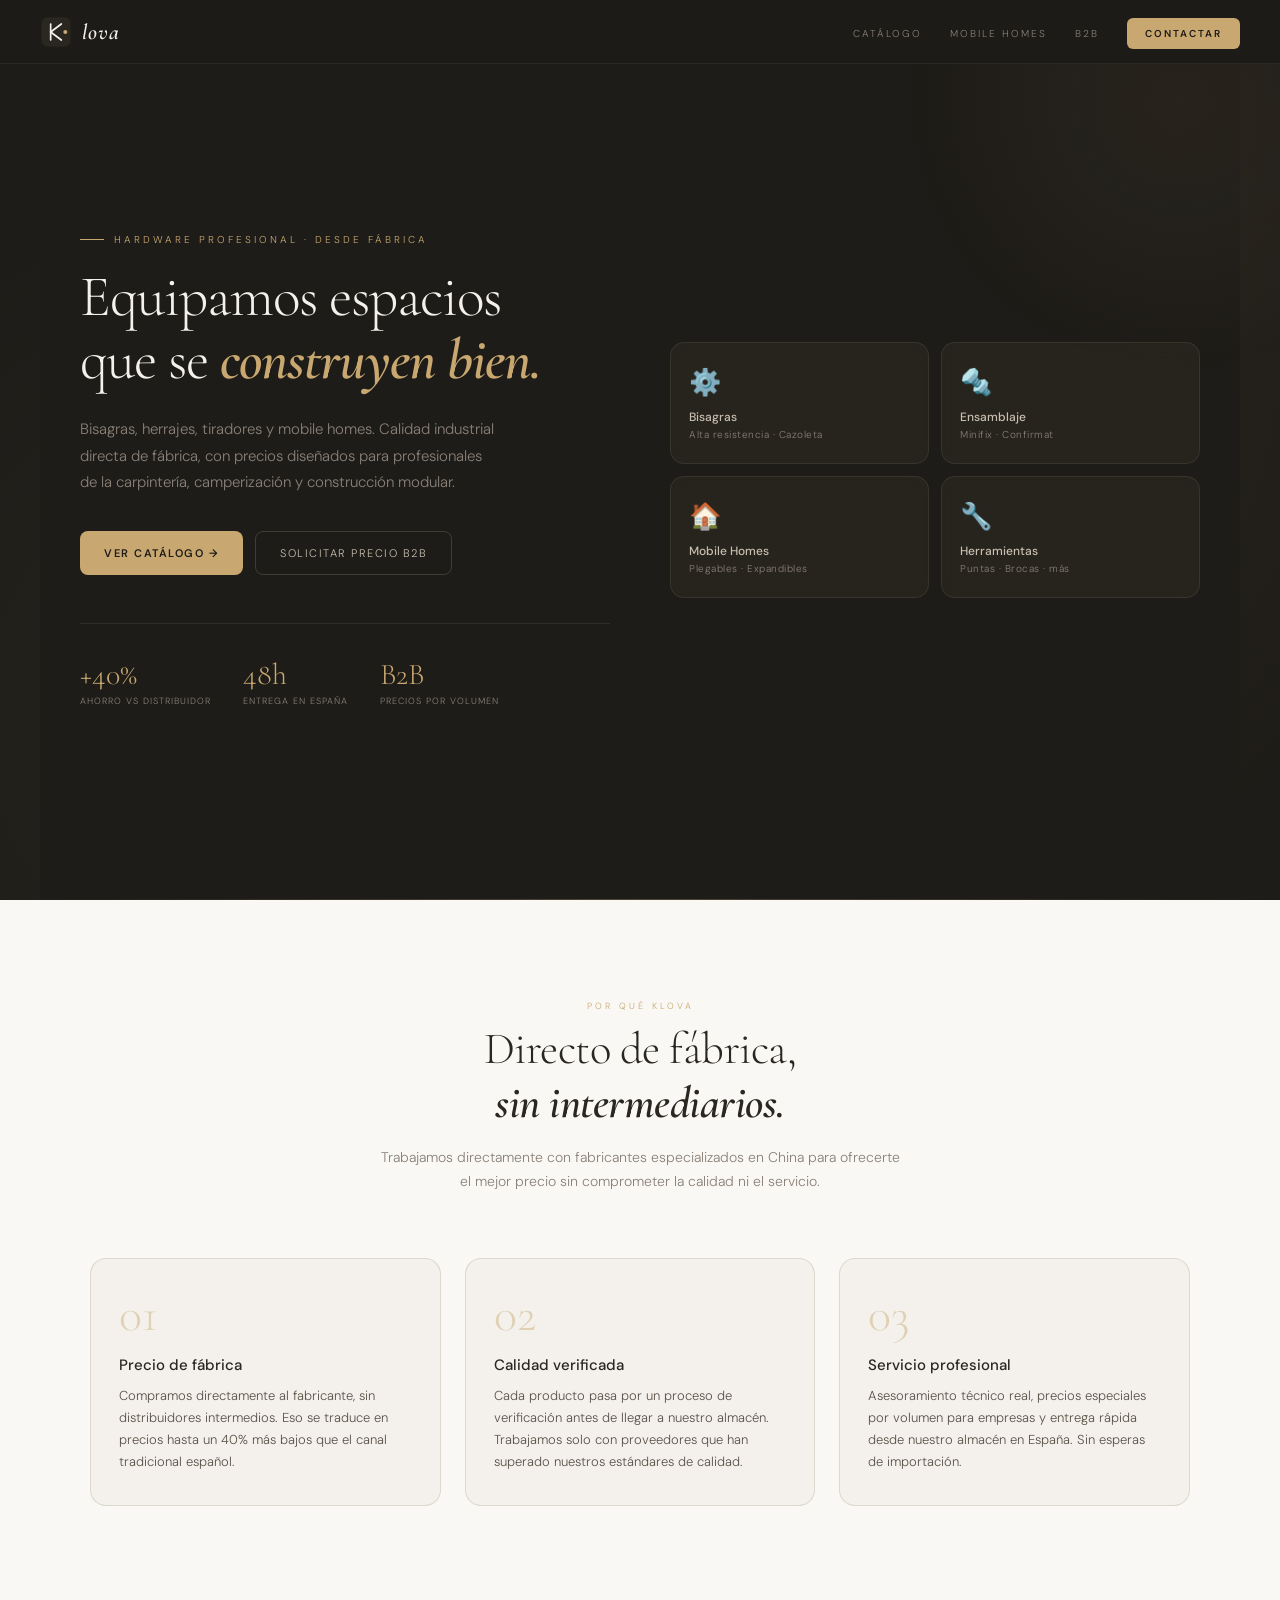
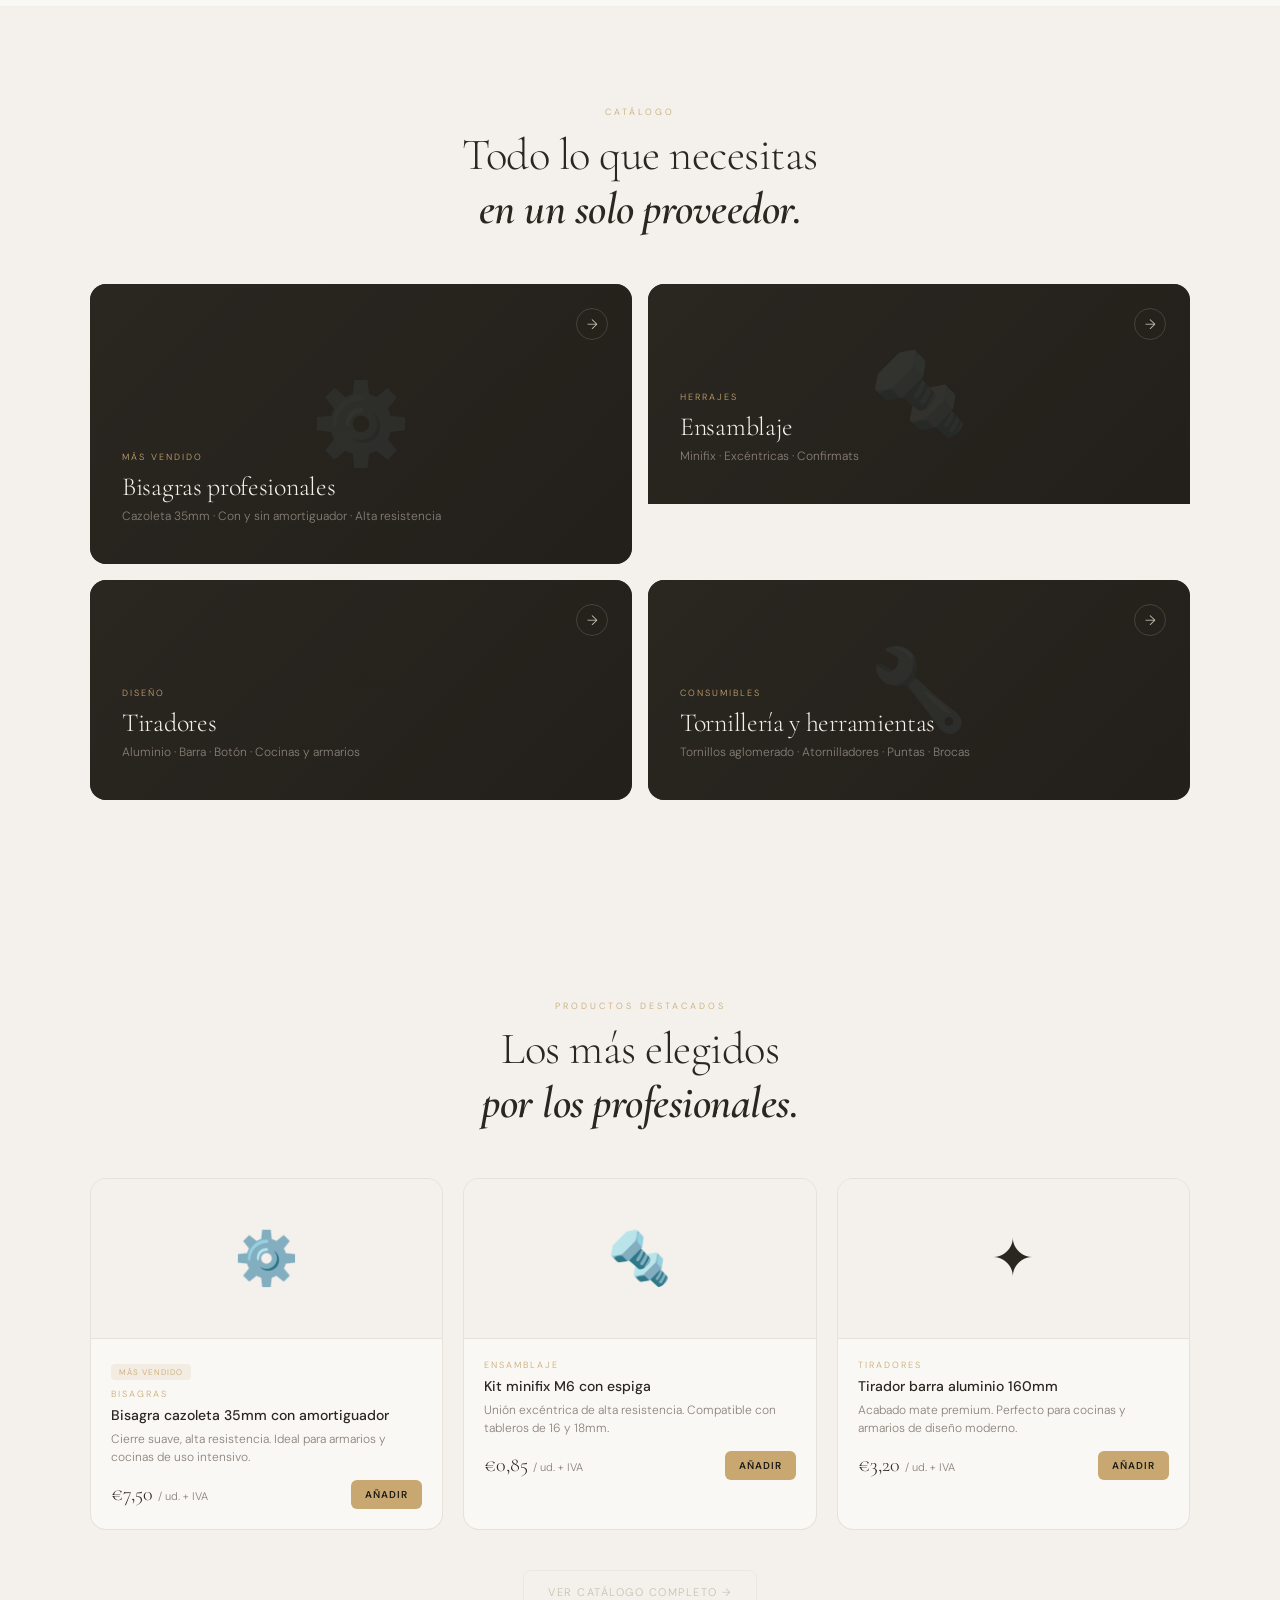
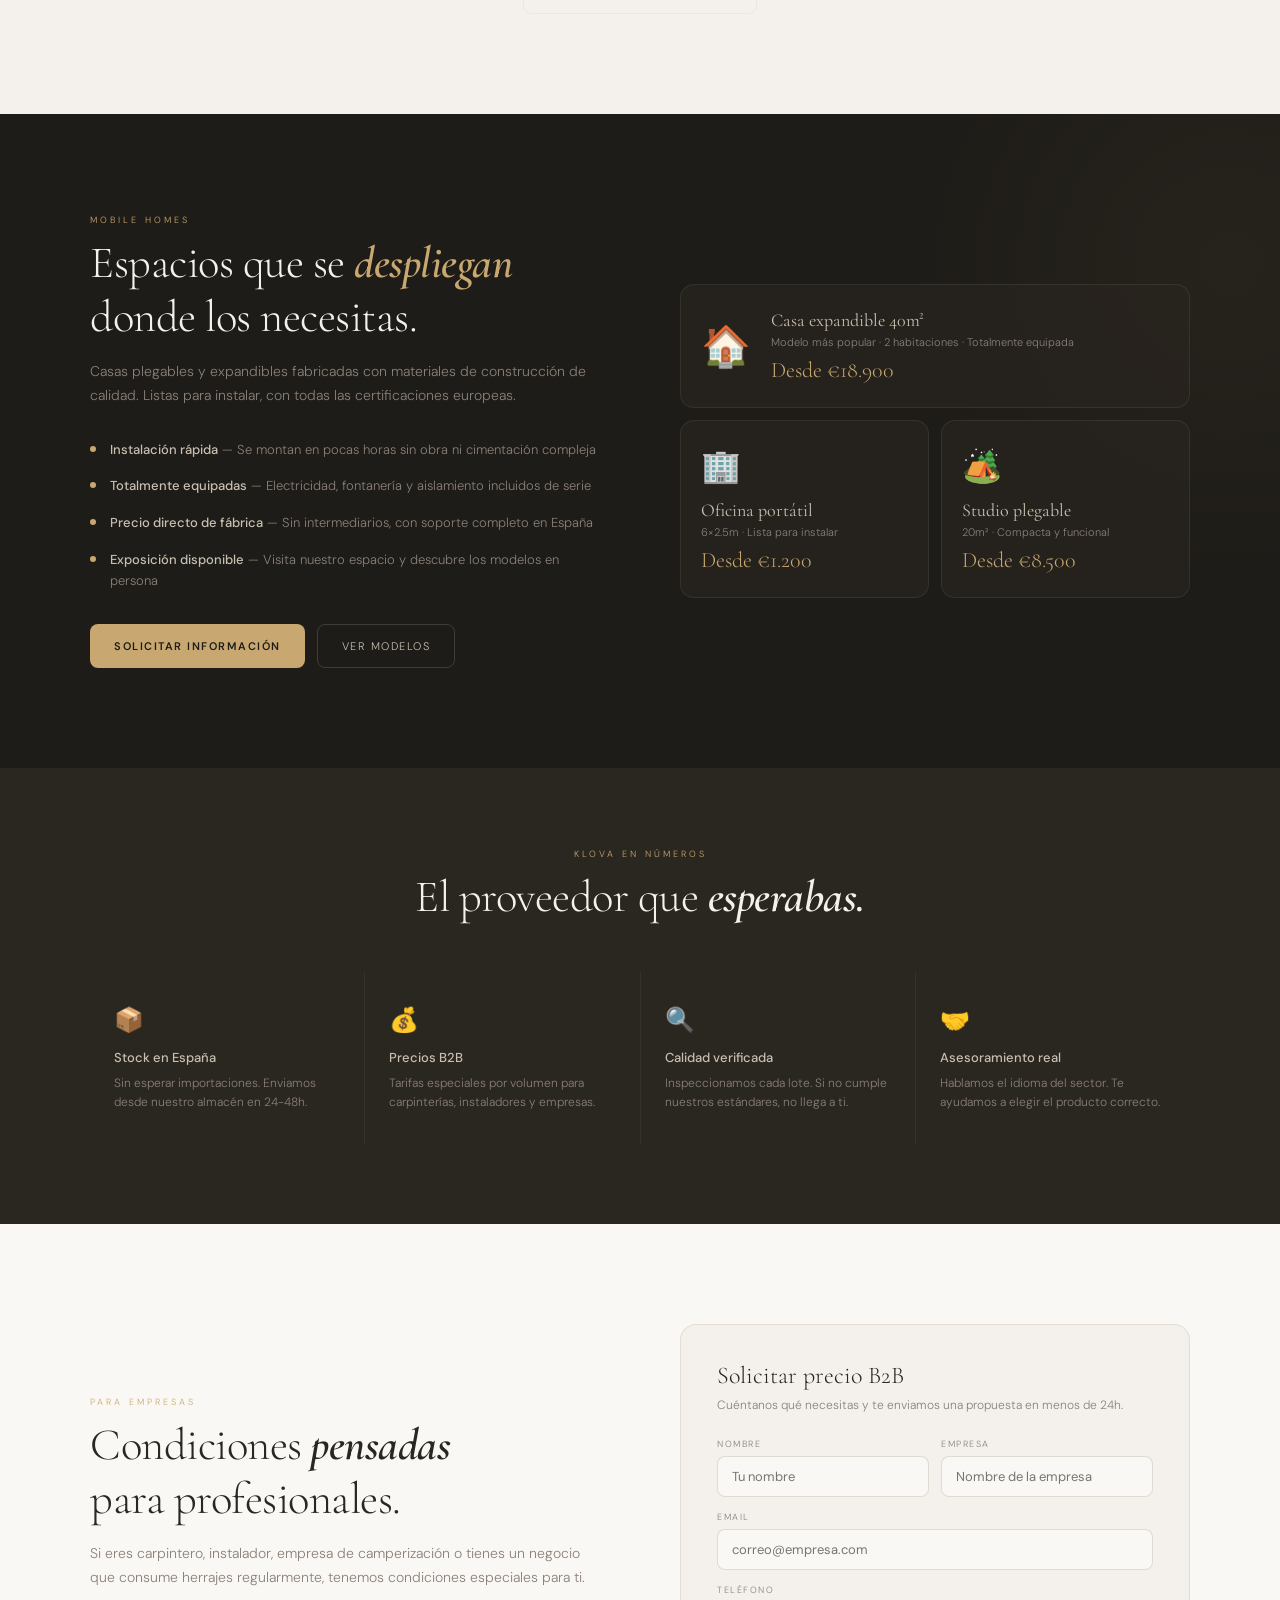
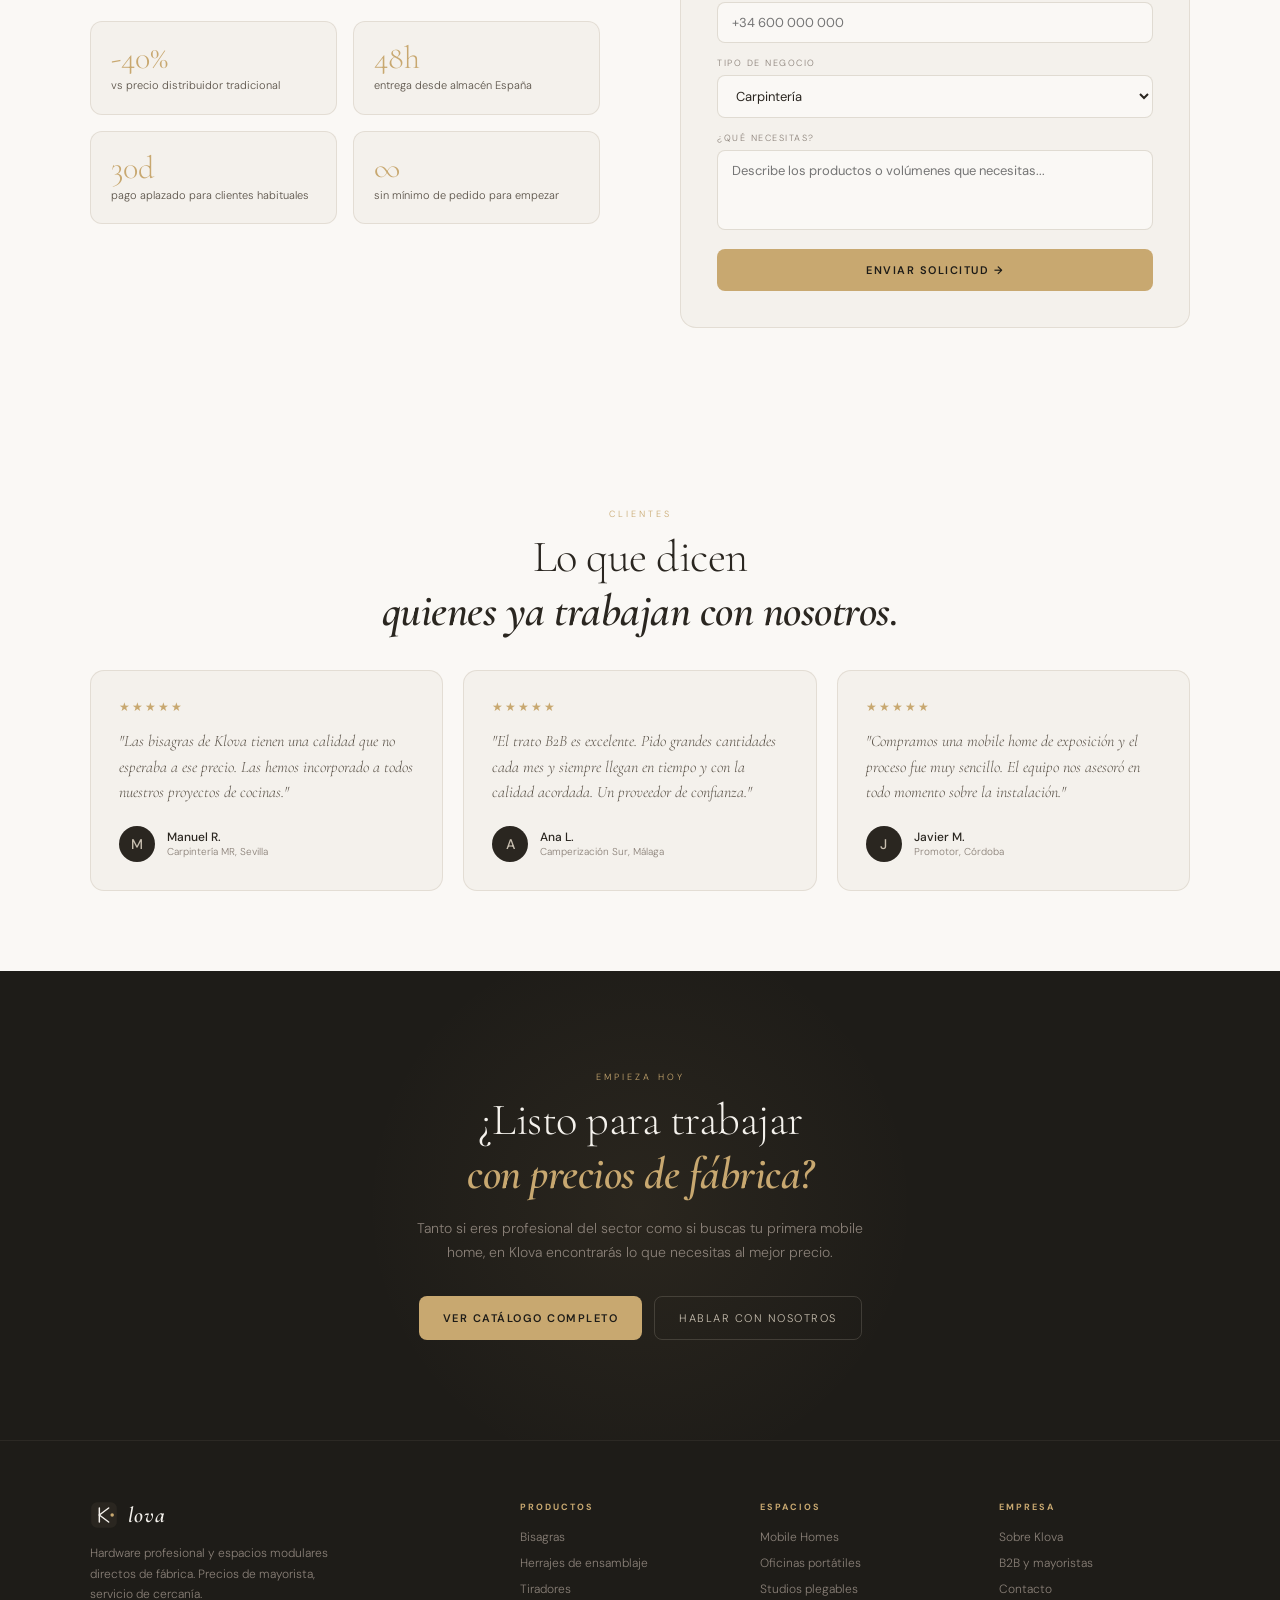
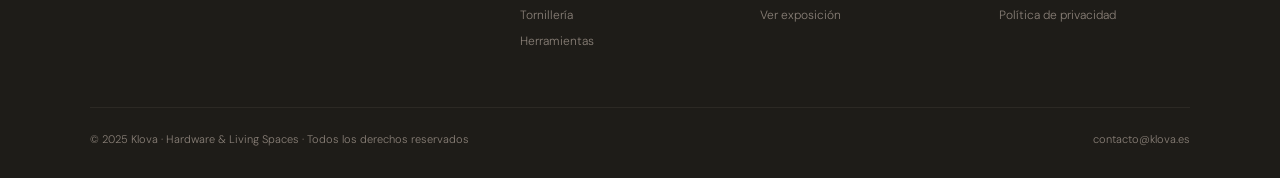
==== index.html @ 951729af "Add files via upload" ====
<!DOCTYPE html>
<html lang="es">
<head>
<meta charset="UTF-8">
<meta name="viewport" content="width=device-width, initial-scale=1.0">
<meta name="description" content="Klova · Hardware profesional y Mobile Homes. Bisagras, herrajes, tiradores y espacios modulares directos de fábrica.">
<title>Klova · Hardware & Living Spaces</title>
<link href="https://fonts.googleapis.com/css2?family=Cormorant+Garamond:ital,wght@0,300;0,400;0,600;1,300;1,600&family=DM+Sans:wght@300;400;500;600&display=swap" rel="stylesheet">
<style>
:root {
  --black: #1e1c18; --dark: #2a2620; --mid: #5a5248; --stone: #8a8078;
  --warm: #c8bfb0; --cream: #f4f1ec; --white: #faf8f5;
  --gold: #c8a870; --gold-dark: #8a6830; --gold-light: #e8d4a8;
}
*,*::before,*::after{box-sizing:border-box;margin:0;padding:0;}
html{scroll-behavior:smooth;}
body{background:var(--cream);color:var(--dark);font-family:'DM Sans',sans-serif;font-weight:300;overflow-x:hidden;}

/* ANIMATIONS */
@keyframes fadeUp{from{opacity:0;transform:translateY(20px)}to{opacity:1;transform:translateY(0)}}
@keyframes float{0%,100%{transform:translateY(0)}50%{transform:translateY(-8px)}}
@keyframes shimmer{0%{background-position:200% center}100%{background-position:-200% center}}
.au{opacity:0;animation:fadeUp .8s ease forwards;}
.au1{animation-delay:.1s}.au2{animation-delay:.25s}.au3{animation-delay:.4s}.au4{animation-delay:.55s}.au5{animation-delay:.7s}

/* NAV */
nav{position:fixed;top:0;left:0;right:0;z-index:100;height:64px;padding:0 40px;display:flex;align-items:center;justify-content:space-between;background:rgba(30,28,24,.96);backdrop-filter:blur(16px);border-bottom:1px solid rgba(200,191,176,.08);}
.nav-logo{display:flex;align-items:center;gap:10px;text-decoration:none;}
.nav-logo-name{font-family:'Cormorant Garamond',serif;font-weight:600;font-style:italic;font-size:22px;color:var(--cream);letter-spacing:1px;}
.nav-links{display:flex;align-items:center;gap:28px;list-style:none;}
.nav-links a{font-size:10px;letter-spacing:2px;text-transform:uppercase;color:var(--stone);text-decoration:none;transition:color .2s;position:relative;}
.nav-links a::after{content:'';position:absolute;bottom:-4px;left:0;right:0;height:1px;background:var(--gold);transform:scaleX(0);transform-origin:left;transition:transform .3s;}
.nav-links a:hover{color:var(--warm);}
.nav-links a:hover::after{transform:scaleX(1);}
.nav-cta{font-size:10px;font-weight:600;letter-spacing:1.5px;text-transform:uppercase;color:var(--black)!important;background:var(--gold);padding:9px 18px;border-radius:6px;text-decoration:none;transition:all .2s;}
.nav-cta:hover{background:var(--gold-light);transform:translateY(-1px);}
.nav-cta::after{display:none!important;}
.hamburger{display:none;flex-direction:column;gap:5px;cursor:pointer;background:none;border:none;padding:4px;}
.hamburger span{display:block;width:22px;height:1.5px;background:var(--warm);transition:all .3s;}
.mobile-menu{display:none;position:fixed;inset:0;background:var(--black);z-index:99;padding:100px 40px 40px;flex-direction:column;gap:24px;}
.mobile-menu.open{display:flex;}
.mobile-menu a{font-size:14px;letter-spacing:2px;text-transform:uppercase;color:var(--warm);text-decoration:none;border-bottom:1px solid rgba(200,191,176,.1);padding-bottom:20px;}

/* HERO */
.hero{min-height:100vh;background:var(--black);display:grid;grid-template-columns:1fr 1fr;gap:60px;align-items:center;padding:120px 40px 80px;max-width:1200px;margin:0 auto;position:relative;}
.hero::before{content:'';position:fixed;top:-200px;right:-200px;width:600px;height:600px;border-radius:50%;background:radial-gradient(circle,rgba(200,168,112,.06) 0%,transparent 65%);pointer-events:none;z-index:0;}
.hero-left{position:relative;z-index:1;}
.hero-tag{font-size:10px;letter-spacing:3px;color:var(--gold);text-transform:uppercase;margin-bottom:20px;display:flex;align-items:center;gap:10px;}
.hero-tag::before{content:'';display:block;width:24px;height:1px;background:var(--gold);}
.hero-title{font-family:'Cormorant Garamond',serif;font-weight:300;font-size:clamp(38px,4.5vw,62px);color:var(--cream);line-height:1.1;letter-spacing:-1px;margin-bottom:24px;}
.hero-title em{font-style:italic;font-weight:600;color:var(--gold);}
.hero-sub{font-size:15px;color:var(--stone);line-height:1.75;max-width:420px;margin-bottom:36px;}
.hero-btns{display:flex;gap:12px;flex-wrap:wrap;}
.btn-primary{display:inline-flex;align-items:center;gap:8px;font-size:11px;font-weight:600;letter-spacing:1.5px;text-transform:uppercase;color:var(--black);background:var(--gold);padding:14px 24px;border-radius:8px;text-decoration:none;transition:all .2s;border:none;cursor:pointer;font-family:'DM Sans',sans-serif;}
.btn-primary:hover{background:var(--gold-light);transform:translateY(-2px);box-shadow:0 8px 24px rgba(200,168,112,.2);}
.btn-secondary{display:inline-flex;align-items:center;gap:8px;font-size:11px;letter-spacing:1.5px;text-transform:uppercase;color:var(--warm);background:transparent;padding:14px 24px;border-radius:8px;text-decoration:none;border:1px solid rgba(200,191,176,.2);transition:all .2s;cursor:pointer;font-family:'DM Sans',sans-serif;}
.btn-secondary:hover{border-color:var(--warm);background:rgba(200,191,176,.05);}
.hero-stats{display:flex;gap:32px;margin-top:48px;padding-top:32px;border-top:1px solid rgba(200,191,176,.1);}
.stat-num{font-family:'Cormorant Garamond',serif;font-size:30px;font-weight:300;color:var(--gold);}
.stat-label{font-size:9px;color:var(--stone);letter-spacing:1px;margin-top:2px;text-transform:uppercase;}
.hero-right{display:grid;grid-template-columns:1fr 1fr;gap:12px;position:relative;z-index:1;}
.hero-card{background:rgba(42,38,32,.8);border:1px solid rgba(200,191,176,.1);border-radius:14px;padding:22px 18px;backdrop-filter:blur(8px);transition:transform .3s,border-color .3s;}
.hero-card:hover{transform:translateY(-5px);border-color:rgba(200,168,112,.3);}
.hero-card:nth-child(1){animation:float 4s ease-in-out infinite;}
.hero-card:nth-child(2){animation:float 4s 1s ease-in-out infinite;}
.hero-card:nth-child(3){animation:float 4s .5s ease-in-out infinite;}
.hero-card:nth-child(4){animation:float 4s 1.5s ease-in-out infinite;}
.hc-icon{font-size:26px;margin-bottom:10px;}
.hc-name{font-size:12px;font-weight:500;color:var(--warm);margin-bottom:3px;}
.hc-sub{font-size:10px;color:var(--stone);letter-spacing:.5px;}

/* FULL HERO BG */
.hero-wrap{background:var(--black);position:relative;}
.hero-wrap::before{content:'';position:absolute;inset:0;background-image:radial-gradient(circle at 70% 40%,rgba(200,168,112,.07) 0%,transparent 55%),radial-gradient(circle at 20% 80%,rgba(200,191,176,.04) 0%,transparent 45%);pointer-events:none;}
.hero-wrap::after{content:'';position:absolute;bottom:0;left:0;right:0;height:1px;background:linear-gradient(90deg,transparent,rgba(200,168,112,.3),transparent);}
.hero-mini-cards{display:none;grid-template-columns:1fr 1fr;gap:8px;margin-top:32px;}
.hero-mini-card{background:rgba(42,38,32,.7);border:1px solid rgba(200,191,176,.1);border-radius:10px;padding:12px 14px;display:flex;align-items:center;gap:10px;}
.hmc-icon{font-size:18px;}
.hmc-name{font-size:11px;font-weight:500;color:var(--warm);}
.hmc-sub{font-size:9px;color:var(--stone);}
@media(max-width:900px){
  .hero-mini-cards{display:grid;}
}

/* SECCIÓN VALOR */
.s-valor{padding:100px 40px;background:var(--white);}
.s-inner{max-width:1100px;margin:0 auto;}
.s-tag{font-size:9px;letter-spacing:3px;color:var(--gold);text-transform:uppercase;margin-bottom:10px;text-align:center;}
.s-title{font-family:'Cormorant Garamond',serif;font-weight:300;font-size:clamp(28px,3.5vw,46px);color:var(--dark);text-align:center;margin-bottom:16px;letter-spacing:-.5px;}
.s-title em{font-style:italic;font-weight:600;}
.s-sub{font-size:14px;color:var(--stone);text-align:center;line-height:1.7;max-width:520px;margin:0 auto 64px;}
.valor-grid{display:grid;grid-template-columns:repeat(3,1fr);gap:24px;}
.valor-card{background:var(--cream);border:1px solid rgba(200,191,176,.5);border-radius:16px;padding:32px 28px;transition:transform .3s,box-shadow .3s;position:relative;overflow:hidden;}
.valor-card::before{content:'';position:absolute;top:0;left:0;right:0;height:3px;background:linear-gradient(90deg,var(--gold-dark),var(--gold),var(--gold-light));transform:scaleX(0);transform-origin:left;transition:transform .4s;}
.valor-card:hover{transform:translateY(-6px);box-shadow:0 20px 40px rgba(0,0,0,.06);}
.valor-card:hover::before{transform:scaleX(1);}
.vc-num{font-family:'Cormorant Garamond',serif;font-size:48px;font-weight:300;color:rgba(200,168,112,.45);line-height:1;margin-bottom:16px;}
.vc-title{font-size:15px;font-weight:500;color:var(--dark);margin-bottom:10px;}
.vc-text{font-size:13px;color:var(--mid);line-height:1.7;}

/* SECCIÓN CATEGORÍAS */
.s-cats{padding:100px 40px;background:var(--cream);}
.cats-grid{display:grid;grid-template-columns:repeat(2,1fr);gap:16px;max-width:1100px;margin:0 auto;}
.cat-card{border-radius:16px;overflow:hidden;position:relative;cursor:pointer;group:true;}
.cat-card-inner{background:var(--dark);padding:40px 32px;height:220px;display:flex;flex-direction:column;justify-content:flex-end;position:relative;overflow:hidden;transition:all .3s;}
.cat-card-inner::before{content:'';position:absolute;inset:0;background:linear-gradient(135deg,rgba(42,38,32,.9) 0%,rgba(30,28,24,.6) 100%);}
.cat-card.featured .cat-card-inner{height:280px;}
.cat-card-inner:hover{transform:scale(1.01);}
.cat-bg{position:absolute;inset:0;display:flex;align-items:center;justify-content:center;font-size:80px;opacity:.08;transition:opacity .3s;}
.cat-card-inner:hover .cat-bg{opacity:.12;}
.cat-content{position:relative;z-index:1;}
.cat-tag{font-size:9px;letter-spacing:2px;color:var(--gold);text-transform:uppercase;margin-bottom:8px;}
.cat-name{font-family:'Cormorant Garamond',serif;font-size:26px;font-weight:300;color:var(--cream);margin-bottom:6px;letter-spacing:-.3px;}
.cat-sub{font-size:12px;color:var(--stone);}
.cat-arrow{position:absolute;top:24px;right:24px;width:32px;height:32px;border:1px solid rgba(200,191,176,.2);border-radius:50%;display:flex;align-items:center;justify-content:center;color:var(--warm);font-size:14px;transition:all .3s;z-index:1;}
.cat-card-inner:hover .cat-arrow{background:var(--gold);border-color:var(--gold);color:var(--black);}

/* SECCIÓN MOBILE HOMES */
.s-homes{padding:100px 40px;background:var(--black);position:relative;overflow:hidden;}
.s-homes::before{content:'';position:absolute;top:-200px;right:-300px;width:700px;height:700px;border-radius:50%;background:radial-gradient(circle,rgba(200,168,112,.05) 0%,transparent 65%);}
.homes-grid{display:grid;grid-template-columns:1fr 1fr;gap:80px;align-items:center;max-width:1100px;margin:0 auto;position:relative;z-index:1;}
.homes-left .s-tag{text-align:left;}
.homes-left .s-title{text-align:left;color:var(--cream);margin-bottom:16px;}
.homes-left .s-title em{color:var(--gold);}
.homes-left .s-sub{text-align:left;margin:0 0 32px;}
.homes-features{display:flex;flex-direction:column;gap:16px;margin-bottom:32px;}
.hf-item{display:flex;align-items:flex-start;gap:14px;}
.hf-dot{width:6px;height:6px;border-radius:50%;background:var(--gold);flex-shrink:0;margin-top:6px;}
.hf-text{font-size:13px;color:var(--stone);line-height:1.6;}
.hf-text strong{color:var(--warm);font-weight:500;}
.homes-right{display:grid;grid-template-columns:1fr 1fr;gap:12px;}
.home-card{background:rgba(42,38,32,.6);border:1px solid rgba(200,191,176,.1);border-radius:14px;padding:24px 20px;transition:all .3s;}
.home-card:hover{border-color:rgba(200,168,112,.3);transform:translateY(-4px);}
.home-card.featured{grid-column:span 2;display:flex;align-items:center;gap:20px;}
.hcard-icon{font-size:32px;margin-bottom:12px;}
.home-card.featured .hcard-icon{margin-bottom:0;font-size:40px;}
.hcard-name{font-family:'Cormorant Garamond',serif;font-size:18px;font-weight:400;color:var(--warm);margin-bottom:4px;}
.hcard-sub{font-size:11px;color:var(--stone);}
.hcard-price{font-family:'Cormorant Garamond',serif;font-size:22px;color:var(--gold);margin-top:8px;}

/* SECCIÓN B2B */
.s-b2b{padding:100px 40px;background:var(--white);}
.b2b-wrap{max-width:1100px;margin:0 auto;display:grid;grid-template-columns:1fr 1fr;gap:80px;align-items:center;}
.b2b-right .s-tag,.b2b-right .s-title,.b2b-right .s-sub{text-align:left;margin-left:0;}
.b2b-benefits{display:grid;grid-template-columns:1fr 1fr;gap:16px;margin-bottom:32px;}
.b2b-benefit{background:var(--cream);border-radius:12px;padding:20px;border:1px solid rgba(200,191,176,.4);}
.bb-num{font-family:'Cormorant Garamond',serif;font-size:32px;font-weight:300;color:var(--gold);line-height:1;}
.bb-label{font-size:11px;color:var(--mid);margin-top:4px;line-height:1.4;}
.b2b-form{background:var(--cream);border-radius:16px;padding:36px;border:1px solid rgba(200,191,176,.4);}
.b2b-form h3{font-family:'Cormorant Garamond',serif;font-weight:300;font-size:24px;color:var(--dark);margin-bottom:6px;}
.b2b-form p{font-size:12px;color:var(--stone);margin-bottom:24px;line-height:1.5;}
.form-field{margin-bottom:14px;}
.form-field label{display:block;font-size:9px;letter-spacing:1.5px;text-transform:uppercase;color:var(--stone);margin-bottom:6px;}
.form-field input,.form-field select,.form-field textarea{width:100%;background:var(--white);border:1px solid rgba(200,191,176,.5);border-radius:8px;padding:11px 14px;color:var(--dark);font-family:'DM Sans',sans-serif;font-size:13px;outline:none;transition:border-color .2s;}
.form-field input:focus,.form-field select:focus,.form-field textarea:focus{border-color:var(--gold);}
.form-field textarea{resize:none;height:80px;}
.form-row{display:grid;grid-template-columns:1fr 1fr;gap:12px;}

/* SECCIÓN POR QUÉ KLOVA */
.s-porque{padding:80px 40px;background:var(--dark);}
.porque-inner{max-width:1100px;margin:0 auto;}
.porque-grid{display:grid;grid-template-columns:repeat(4,1fr);gap:1px;background:rgba(200,191,176,.08);border-radius:16px;overflow:hidden;margin-top:48px;}
.pq-item{background:var(--dark);padding:32px 24px;transition:background .3s;}
.pq-item:hover{background:rgba(42,38,32,.8);}
.pq-icon{font-size:24px;margin-bottom:14px;}
.pq-title{font-size:13px;font-weight:500;color:var(--warm);margin-bottom:8px;}
.pq-text{font-size:12px;color:var(--stone);line-height:1.6;}

/* SECCIÓN CATÁLOGO PRODUCTOS */
.s-productos{padding:100px 40px;background:var(--cream);}
.productos-grid{display:grid;grid-template-columns:repeat(3,1fr);gap:20px;max-width:1100px;margin:0 auto;}
.prod-card{background:var(--white);border:1px solid rgba(200,191,176,.4);border-radius:16px;overflow:hidden;transition:all .3s;cursor:pointer;}
.prod-card:hover{transform:translateY(-6px);box-shadow:0 16px 40px rgba(0,0,0,.06);border-color:rgba(200,168,112,.3);}
.prod-img{height:160px;background:var(--cream);display:flex;align-items:center;justify-content:center;font-size:52px;border-bottom:1px solid rgba(200,191,176,.3);transition:background .3s;}
.prod-card:hover .prod-img{background:rgba(200,168,112,.08);}
.prod-body{padding:20px;}
.prod-cat{font-size:9px;letter-spacing:2px;text-transform:uppercase;color:var(--gold);margin-bottom:6px;}
.prod-name{font-size:14px;font-weight:500;color:var(--dark);margin-bottom:6px;}
.prod-desc{font-size:12px;color:var(--stone);line-height:1.5;margin-bottom:14px;}
.prod-footer{display:flex;justify-content:space-between;align-items:center;}
.prod-price{font-family:'Cormorant Garamond',serif;font-size:20px;color:var(--dark);}
.prod-price span{font-size:11px;color:var(--stone);font-family:'DM Sans',sans-serif;}
.prod-btn{font-size:10px;font-weight:600;letter-spacing:1px;text-transform:uppercase;color:var(--black);background:var(--gold);padding:8px 14px;border-radius:6px;border:none;cursor:pointer;transition:all .2s;font-family:'DM Sans',sans-serif;}
.prod-btn:hover{background:var(--gold-light);}
.prod-badge{display:inline-block;font-size:8px;letter-spacing:1px;text-transform:uppercase;background:rgba(200,168,112,.15);color:var(--gold);padding:3px 8px;border-radius:4px;margin-bottom:8px;}

/* TESTIMONIOS */
.s-testimonios{padding:80px 40px;background:var(--white);}
.test-grid{display:grid;grid-template-columns:repeat(3,1fr);gap:20px;max-width:1100px;margin:32px auto 0;}
.test-card{background:var(--cream);border:1px solid rgba(200,191,176,.4);border-radius:14px;padding:28px;}
.test-quote{font-family:'Cormorant Garamond',serif;font-size:16px;font-style:italic;color:var(--mid);line-height:1.6;margin-bottom:20px;}
.test-author{display:flex;align-items:center;gap:12px;}
.test-avatar{width:36px;height:36px;border-radius:50%;background:var(--dark);display:flex;align-items:center;justify-content:center;font-size:14px;color:var(--warm);font-weight:500;}
.test-name{font-size:12px;font-weight:500;color:var(--dark);}
.test-role{font-size:10px;color:var(--stone);}
.test-stars{color:var(--gold);font-size:12px;margin-bottom:14px;letter-spacing:2px;}

/* CTA FINAL */
.s-cta{padding:100px 40px;background:var(--black);text-align:center;position:relative;overflow:hidden;}
.s-cta::before{content:'';position:absolute;top:50%;left:50%;transform:translate(-50%,-50%);width:600px;height:600px;border-radius:50%;background:radial-gradient(circle,rgba(200,168,112,.07) 0%,transparent 65%);}
.s-cta .s-title{color:var(--cream);margin-bottom:16px;position:relative;z-index:1;}
.s-cta .s-title em{color:var(--gold);}
.s-cta .s-sub{position:relative;z-index:1;}
.s-cta-btns{display:flex;justify-content:center;gap:12px;margin-top:32px;position:relative;z-index:1;flex-wrap:wrap;}

/* FOOTER */
footer{background:var(--black);border-top:1px solid rgba(200,191,176,.08);padding:60px 40px 32px;}
.footer-grid{display:grid;grid-template-columns:2fr 1fr 1fr 1fr;gap:48px;max-width:1100px;margin:0 auto 48px;}
.footer-brand .nav-logo{margin-bottom:14px;display:inline-flex;}
.footer-brand p{font-size:12px;color:var(--stone);line-height:1.7;max-width:260px;}
.footer-col h4{font-size:9px;letter-spacing:2px;text-transform:uppercase;color:var(--gold);margin-bottom:16px;}
.footer-col a{display:block;font-size:12px;color:var(--stone);text-decoration:none;margin-bottom:10px;transition:color .2s;}
.footer-col a:hover{color:var(--warm);}
.footer-bottom{display:flex;justify-content:space-between;align-items:center;max-width:1100px;margin:0 auto;padding-top:24px;border-top:1px solid rgba(200,191,176,.08);}
.footer-copy{font-size:11px;color:var(--stone);}

/* SCROLL REVEAL */
.reveal{opacity:0;transform:translateY(24px);transition:opacity .7s ease,transform .7s ease;}
.reveal.visible{opacity:1;transform:translateY(0);}

/* RESPONSIVE */
@media(max-width:900px){
  nav{padding:0 20px;}
  .nav-links{display:none;}
  .hamburger{display:flex;}
  .hero{grid-template-columns:1fr;padding:100px 24px 60px;gap:40px;}
  .hero-right{display:none;}
  .s-valor,.s-cats,.s-homes,.s-b2b,.s-productos,.s-testimonios,.s-cta,.s-porque{padding:60px 24px;}
  .valor-grid{grid-template-columns:1fr;}
  .cats-grid{grid-template-columns:1fr;}
  .homes-grid{grid-template-columns:1fr;gap:40px;}
  .b2b-wrap{grid-template-columns:1fr;}
  .porque-grid{grid-template-columns:1fr 1fr;}
  .productos-grid{grid-template-columns:1fr 1fr;}
  .test-grid{grid-template-columns:1fr;}
  .footer-grid{grid-template-columns:1fr 1fr;gap:32px;}
  .footer-bottom{flex-direction:column;gap:12px;text-align:center;}
  .form-row{grid-template-columns:1fr;}
  .b2b-benefits{grid-template-columns:1fr 1fr;}
  .hero-stats{gap:20px;}
}
@media(max-width:500px){
  .productos-grid{grid-template-columns:1fr;}
  .porque-grid{grid-template-columns:1fr;}
  .b2b-benefits{grid-template-columns:1fr 1fr;}
  .footer-grid{grid-template-columns:1fr;}
}
</style>
</head>
<body>

<!-- NAV -->
<nav>
  <a href="#" class="nav-logo">
    <svg width="32" height="32" viewBox="0 0 48 48" fill="none">
      <rect x="2" y="2" width="44" height="44" rx="10" fill="#2a2620"/>
      <line x1="16" y1="12" x2="16" y2="36" stroke="#f4f1ec" stroke-width="2.5" stroke-linecap="round"/>
      <line x1="16" y1="24" x2="32" y2="12" stroke="#f4f1ec" stroke-width="2.5" stroke-linecap="round"/>
      <line x1="16" y1="24" x2="32" y2="36" stroke="#f4f1ec" stroke-width="2.5" stroke-linecap="round"/>
      <circle cx="38" cy="24" r="3" fill="#c8a870"/>
    </svg>
    <span class="nav-logo-name">lova</span>
  </a>
  <ul class="nav-links">
    <li><a href="#catalogo">Catálogo</a></li>
    <li><a href="#mobile-homes">Mobile Homes</a></li>
    <li><a href="#b2b">B2B</a></li>
    <li><a href="#contacto" class="nav-cta">Contactar</a></li>
  </ul>
  <button class="hamburger" onclick="toggleMenu()">
    <span></span><span></span><span></span>
  </button>
</nav>

<!-- MOBILE MENU -->
<div class="mobile-menu" id="mobileMenu">
  <a href="#catalogo" onclick="toggleMenu()">Catálogo</a>
  <a href="#mobile-homes" onclick="toggleMenu()">Mobile Homes</a>
  <a href="#b2b" onclick="toggleMenu()">B2B</a>
  <a href="#contacto" onclick="toggleMenu()" style="color:var(--gold)">Contactar</a>
</div>

<!-- HERO -->
<div class="hero-wrap">
  <div class="hero">
    <div class="hero-left">
      <div class="hero-tag au au1">Hardware profesional · Desde fábrica</div>
      <h1 class="hero-title au au2">
        Equipamos espacios<br>que se <em>construyen bien.</em>
      </h1>
      <p class="hero-sub au au3">
        Bisagras, herrajes, tiradores y mobile homes. Calidad industrial directa de fábrica, con precios diseñados para profesionales de la carpintería, camperización y construcción modular.
      </p>
      <div class="hero-btns au au4">
        <a href="#catalogo" class="btn-primary">Ver catálogo →</a>
        <a href="#b2b" class="btn-secondary">Solicitar precio B2B</a>
      </div>
      <div class="hero-stats au au5">
        <div>
          <div class="stat-num">+40%</div>
          <div class="stat-label">Ahorro vs distribuidor</div>
        </div>
        <div>
          <div class="stat-num">48h</div>
          <div class="stat-label">Entrega en España</div>
        </div>
        <div>
          <div class="stat-num">B2B</div>
          <div class="stat-label">Precios por volumen</div>
        </div>
      </div>
    </div>
    <div class="hero-right">
      <div class="hero-card">
        <div class="hc-icon">⚙️</div>
        <div class="hc-name">Bisagras</div>
        <div class="hc-sub">Alta resistencia · Cazoleta</div>
      </div>
      <div class="hero-card">
        <div class="hc-icon">🔩</div>
        <div class="hc-name">Ensamblaje</div>
        <div class="hc-sub">Minifix · Confirmat</div>
      </div>
      <div class="hero-card">
        <div class="hc-icon">🏠</div>
        <div class="hc-name">Mobile Homes</div>
        <div class="hc-sub">Plegables · Expandibles</div>
      </div>
      <div class="hero-card">
        <div class="hc-icon">🔧</div>
        <div class="hc-name">Herramientas</div>
        <div class="hc-sub">Puntas · Brocas · más</div>
      </div>
    </div>
  </div>
</div>

<!-- VALOR -->
<section class="s-valor">
  <div class="s-inner">
    <div class="section-header" style="max-width:560px;margin:0 auto 64px;">
      <div class="s-tag reveal">Por qué Klova</div>
      <h2 class="s-title reveal">Directo de fábrica,<br><em>sin intermediarios.</em></h2>
      <p class="s-sub reveal">Trabajamos directamente con fabricantes especializados en China para ofrecerte el mejor precio sin comprometer la calidad ni el servicio.</p>
    </div>
    <div class="valor-grid">
      <div class="valor-card reveal">
        <div class="vc-num">01</div>
        <div class="vc-title">Precio de fábrica</div>
        <div class="vc-text">Compramos directamente al fabricante, sin distribuidores intermedios. Eso se traduce en precios hasta un 40% más bajos que el canal tradicional español.</div>
      </div>
      <div class="valor-card reveal">
        <div class="vc-num">02</div>
        <div class="vc-title">Calidad verificada</div>
        <div class="vc-text">Cada producto pasa por un proceso de verificación antes de llegar a nuestro almacén. Trabajamos solo con proveedores que han superado nuestros estándares de calidad.</div>
      </div>
      <div class="valor-card reveal">
        <div class="vc-num">03</div>
        <div class="vc-title">Servicio profesional</div>
        <div class="vc-text">Asesoramiento técnico real, precios especiales por volumen para empresas y entrega rápida desde nuestro almacén en España. Sin esperas de importación.</div>
      </div>
    </div>
  </div>
</section>

<!-- CATEGORÍAS -->
<section class="s-cats" id="catalogo">
  <div class="s-inner" style="max-width:1100px;margin:0 auto;">
    <div style="text-align:center;margin-bottom:48px;">
      <div class="s-tag reveal">Catálogo</div>
      <h2 class="s-title reveal">Todo lo que necesitas<br><em>en un solo proveedor.</em></h2>
    </div>
    <div class="cats-grid">
      <div class="cat-card featured reveal">
        <div class="cat-card-inner">
          <div class="cat-bg">⚙️</div>
          <div class="cat-arrow">→</div>
          <div class="cat-content">
            <div class="cat-tag">Más vendido</div>
            <div class="cat-name">Bisagras profesionales</div>
            <div class="cat-sub">Cazoleta 35mm · Con y sin amortiguador · Alta resistencia</div>
          </div>
        </div>
      </div>
      <div class="cat-card reveal">
        <div class="cat-card-inner">
          <div class="cat-bg">🔩</div>
          <div class="cat-arrow">→</div>
          <div class="cat-content">
            <div class="cat-tag">Herrajes</div>
            <div class="cat-name">Ensamblaje</div>
            <div class="cat-sub">Minifix · Excéntricas · Confirmats</div>
          </div>
        </div>
      </div>
      <div class="cat-card reveal">
        <div class="cat-card-inner">
          <div class="cat-bg">✦</div>
          <div class="cat-arrow">→</div>
          <div class="cat-content">
            <div class="cat-tag">Diseño</div>
            <div class="cat-name">Tiradores</div>
            <div class="cat-sub">Aluminio · Barra · Botón · Cocinas y armarios</div>
          </div>
        </div>
      </div>
      <div class="cat-card reveal">
        <div class="cat-card-inner">
          <div class="cat-bg">🔧</div>
          <div class="cat-arrow">→</div>
          <div class="cat-content">
            <div class="cat-tag">Consumibles</div>
            <div class="cat-name">Tornillería y herramientas</div>
            <div class="cat-sub">Tornillos aglomerado · Atornilladores · Puntas · Brocas</div>
          </div>
        </div>
      </div>
    </div>
  </div>
</section>

<!-- PRODUCTOS DESTACADOS -->
<section class="s-productos">
  <div class="s-inner" style="max-width:1100px;margin:0 auto;">
    <div style="text-align:center;margin-bottom:48px;">
      <div class="s-tag reveal">Productos destacados</div>
      <h2 class="s-title reveal">Los más elegidos<br><em>por los profesionales.</em></h2>
    </div>
    <div class="productos-grid" id="productosGrid">
      <!-- Productos de ejemplo (se reemplazarán por Shopify API) -->
      <div class="prod-card reveal">
        <div class="prod-img">⚙️</div>
        <div class="prod-body">
          <div class="prod-badge">Más vendido</div>
          <div class="prod-cat">Bisagras</div>
          <div class="prod-name">Bisagra cazoleta 35mm con amortiguador</div>
          <div class="prod-desc">Cierre suave, alta resistencia. Ideal para armarios y cocinas de uso intensivo.</div>
          <div class="prod-footer">
            <div class="prod-price">€7,50 <span>/ ud. + IVA</span></div>
            <button class="prod-btn">Añadir</button>
          </div>
        </div>
      </div>
      <div class="prod-card reveal">
        <div class="prod-img">🔩</div>
        <div class="prod-body">
          <div class="prod-cat">Ensamblaje</div>
          <div class="prod-name">Kit minifix M6 con espiga</div>
          <div class="prod-desc">Unión excéntrica de alta resistencia. Compatible con tableros de 16 y 18mm.</div>
          <div class="prod-footer">
            <div class="prod-price">€0,85 <span>/ ud. + IVA</span></div>
            <button class="prod-btn">Añadir</button>
          </div>
        </div>
      </div>
      <div class="prod-card reveal">
        <div class="prod-img">✦</div>
        <div class="prod-body">
          <div class="prod-cat">Tiradores</div>
          <div class="prod-name">Tirador barra aluminio 160mm</div>
          <div class="prod-desc">Acabado mate premium. Perfecto para cocinas y armarios de diseño moderno.</div>
          <div class="prod-footer">
            <div class="prod-price">€3,20 <span>/ ud. + IVA</span></div>
            <button class="prod-btn">Añadir</button>
          </div>
        </div>
      </div>
    </div>
    <div style="text-align:center;margin-top:40px;">
      <a href="#" class="btn-secondary">Ver catálogo completo →</a>
    </div>
  </div>
</section>

<!-- MOBILE HOMES -->
<section class="s-homes" id="mobile-homes">
  <div class="homes-grid">
    <div class="homes-left">
      <div class="s-tag reveal">Mobile Homes</div>
      <h2 class="s-title reveal">Espacios que se <em>despliegan</em><br>donde los necesitas.</h2>
      <p class="s-sub reveal">Casas plegables y expandibles fabricadas con materiales de construcción de calidad. Listas para instalar, con todas las certificaciones europeas.</p>
      <div class="homes-features reveal">
        <div class="hf-item">
          <div class="hf-dot"></div>
          <div class="hf-text"><strong>Instalación rápida</strong> — Se montan en pocas horas sin obra ni cimentación compleja</div>
        </div>
        <div class="hf-item">
          <div class="hf-dot"></div>
          <div class="hf-text"><strong>Totalmente equipadas</strong> — Electricidad, fontanería y aislamiento incluidos de serie</div>
        </div>
        <div class="hf-item">
          <div class="hf-dot"></div>
          <div class="hf-text"><strong>Precio directo de fábrica</strong> — Sin intermediarios, con soporte completo en España</div>
        </div>
        <div class="hf-item">
          <div class="hf-dot"></div>
          <div class="hf-text"><strong>Exposición disponible</strong> — Visita nuestro espacio y descubre los modelos en persona</div>
        </div>
      </div>
      <div class="hero-btns reveal">
        <a href="#contacto" class="btn-primary">Solicitar información</a>
        <a href="#contacto" class="btn-secondary">Ver modelos</a>
      </div>
    </div>
    <div class="homes-right reveal">
      <div class="home-card featured">
        <div class="hcard-icon">🏠</div>
        <div>
          <div class="hcard-name">Casa expandible 40m²</div>
          <div class="hcard-sub">Modelo más popular · 2 habitaciones · Totalmente equipada</div>
          <div class="hcard-price">Desde €18.900</div>
        </div>
      </div>
      <div class="home-card">
        <div class="hcard-icon">🏢</div>
        <div class="hcard-name">Oficina portátil</div>
        <div class="hcard-sub">6×2.5m · Lista para instalar</div>
        <div class="hcard-price">Desde €1.200</div>
      </div>
      <div class="home-card">
        <div class="hcard-icon">🏕️</div>
        <div class="hcard-name">Studio plegable</div>
        <div class="hcard-sub">20m² · Compacta y funcional</div>
        <div class="hcard-price">Desde €8.500</div>
      </div>
    </div>
  </div>
</section>

<!-- POR QUÉ -->
<section class="s-porque">
  <div class="porque-inner">
    <div style="text-align:center;">
      <div class="s-tag" style="color:var(--gold);text-align:center;" class="reveal">Klova en números</div>
      <h2 class="s-title" style="color:var(--cream);text-align:center;" class="reveal">El proveedor que <em>esperabas.</em></h2>
    </div>
    <div class="porque-grid reveal">
      <div class="pq-item">
        <div class="pq-icon">📦</div>
        <div class="pq-title">Stock en España</div>
        <div class="pq-text">Sin esperar importaciones. Enviamos desde nuestro almacén en 24-48h.</div>
      </div>
      <div class="pq-item">
        <div class="pq-icon">💰</div>
        <div class="pq-title">Precios B2B</div>
        <div class="pq-text">Tarifas especiales por volumen para carpinterías, instaladores y empresas.</div>
      </div>
      <div class="pq-item">
        <div class="pq-icon">🔍</div>
        <div class="pq-title">Calidad verificada</div>
        <div class="pq-text">Inspeccionamos cada lote. Si no cumple nuestros estándares, no llega a ti.</div>
      </div>
      <div class="pq-item">
        <div class="pq-icon">🤝</div>
        <div class="pq-title">Asesoramiento real</div>
        <div class="pq-text">Hablamos el idioma del sector. Te ayudamos a elegir el producto correcto.</div>
      </div>
    </div>
  </div>
</section>

<!-- B2B -->
<section class="s-b2b" id="b2b">
  <div class="b2b-wrap">
    <div class="b2b-left reveal">
      <div class="s-tag" style="text-align:left;">Para empresas</div>
      <h2 class="s-title" style="text-align:left;margin-bottom:16px;">Condiciones <em>pensadas</em><br>para profesionales.</h2>
      <p class="s-sub" style="text-align:left;margin:0 0 32px;">Si eres carpintero, instalador, empresa de camperización o tienes un negocio que consume herrajes regularmente, tenemos condiciones especiales para ti.</p>
      <div class="b2b-benefits">
        <div class="b2b-benefit">
          <div class="bb-num">-40%</div>
          <div class="bb-label">vs precio distribuidor tradicional</div>
        </div>
        <div class="b2b-benefit">
          <div class="bb-num">48h</div>
          <div class="bb-label">entrega desde almacén España</div>
        </div>
        <div class="b2b-benefit">
          <div class="bb-num">30d</div>
          <div class="bb-label">pago aplazado para clientes habituales</div>
        </div>
        <div class="b2b-benefit">
          <div class="bb-num">∞</div>
          <div class="bb-label">sin mínimo de pedido para empezar</div>
        </div>
      </div>
    </div>
    <div class="b2b-form reveal" id="contacto">
      <h3>Solicitar precio B2B</h3>
      <p>Cuéntanos qué necesitas y te enviamos una propuesta en menos de 24h.</p>
      <div class="form-row">
        <div class="form-field">
          <label>Nombre</label>
          <input type="text" placeholder="Tu nombre">
        </div>
        <div class="form-field">
          <label>Empresa</label>
          <input type="text" placeholder="Nombre de la empresa">
        </div>
      </div>
      <div class="form-field">
        <label>Email</label>
        <input type="email" placeholder="correo@empresa.com">
      </div>
      <div class="form-field">
        <label>Teléfono</label>
        <input type="tel" placeholder="+34 600 000 000">
      </div>
      <div class="form-field">
        <label>Tipo de negocio</label>
        <select>
          <option>Carpintería</option>
          <option>Camperización</option>
          <option>Instalador</option>
          <option>Constructor / Promotor</option>
          <option>Particular</option>
          <option>Otro</option>
        </select>
      </div>
      <div class="form-field">
        <label>¿Qué necesitas?</label>
        <textarea placeholder="Describe los productos o volúmenes que necesitas..."></textarea>
      </div>
      <button class="btn-primary" style="width:100%;justify-content:center;" onclick="enviarFormulario(this)">Enviar solicitud →</button>
    </div>
  </div>
</section>

<!-- TESTIMONIOS -->
<section class="s-testimonios">
  <div class="s-inner" style="max-width:1100px;margin:0 auto;">
    <div style="text-align:center;">
      <div class="s-tag reveal">Clientes</div>
      <h2 class="s-title reveal">Lo que dicen<br><em>quienes ya trabajan con nosotros.</em></h2>
    </div>
    <div class="test-grid">
      <div class="test-card reveal">
        <div class="test-stars">★★★★★</div>
        <div class="test-quote">"Las bisagras de Klova tienen una calidad que no esperaba a ese precio. Las hemos incorporado a todos nuestros proyectos de cocinas."</div>
        <div class="test-author">
          <div class="test-avatar">M</div>
          <div>
            <div class="test-name">Manuel R.</div>
            <div class="test-role">Carpintería MR, Sevilla</div>
          </div>
        </div>
      </div>
      <div class="test-card reveal">
        <div class="test-stars">★★★★★</div>
        <div class="test-quote">"El trato B2B es excelente. Pido grandes cantidades cada mes y siempre llegan en tiempo y con la calidad acordada. Un proveedor de confianza."</div>
        <div class="test-author">
          <div class="test-avatar">A</div>
          <div>
            <div class="test-name">Ana L.</div>
            <div class="test-role">Camperización Sur, Málaga</div>
          </div>
        </div>
      </div>
      <div class="test-card reveal">
        <div class="test-stars">★★★★★</div>
        <div class="test-quote">"Compramos una mobile home de exposición y el proceso fue muy sencillo. El equipo nos asesoró en todo momento sobre la instalación."</div>
        <div class="test-author">
          <div class="test-avatar">J</div>
          <div>
            <div class="test-name">Javier M.</div>
            <div class="test-role">Promotor, Córdoba</div>
          </div>
        </div>
      </div>
    </div>
  </div>
</section>

<!-- CTA FINAL -->
<section class="s-cta">
  <div class="s-tag reveal" style="text-align:center;">Empieza hoy</div>
  <h2 class="s-title reveal">¿Listo para trabajar<br><em>con precios de fábrica?</em></h2>
  <p class="s-sub reveal" style="max-width:480px;margin:0 auto;">Tanto si eres profesional del sector como si buscas tu primera mobile home, en Klova encontrarás lo que necesitas al mejor precio.</p>
  <div class="s-cta-btns reveal">
    <a href="#catalogo" class="btn-primary">Ver catálogo completo</a>
    <a href="#contacto" class="btn-secondary">Hablar con nosotros</a>
  </div>
</section>

<!-- FOOTER -->
<footer>
  <div class="footer-grid">
    <div class="footer-brand">
      <a href="#" class="nav-logo" style="margin-bottom:14px;">
        <svg width="28" height="28" viewBox="0 0 48 48" fill="none">
          <rect x="2" y="2" width="44" height="44" rx="10" fill="#2a2620"/>
          <line x1="16" y1="12" x2="16" y2="36" stroke="#f4f1ec" stroke-width="2.5" stroke-linecap="round"/>
          <line x1="16" y1="24" x2="32" y2="12" stroke="#f4f1ec" stroke-width="2.5" stroke-linecap="round"/>
          <line x1="16" y1="24" x2="32" y2="36" stroke="#f4f1ec" stroke-width="2.5" stroke-linecap="round"/>
          <circle cx="38" cy="24" r="3" fill="#c8a870"/>
        </svg>
        <span class="nav-logo-name">lova</span>
      </a>
      <p>Hardware profesional y espacios modulares directos de fábrica. Precios de mayorista, servicio de cercanía.</p>
    </div>
    <div class="footer-col">
      <h4>Productos</h4>
      <a href="#">Bisagras</a>
      <a href="#">Herrajes de ensamblaje</a>
      <a href="#">Tiradores</a>
      <a href="#">Tornillería</a>
      <a href="#">Herramientas</a>
    </div>
    <div class="footer-col">
      <h4>Espacios</h4>
      <a href="#">Mobile Homes</a>
      <a href="#">Oficinas portátiles</a>
      <a href="#">Studios plegables</a>
      <a href="#">Ver exposición</a>
    </div>
    <div class="footer-col">
      <h4>Empresa</h4>
      <a href="#">Sobre Klova</a>
      <a href="#">B2B y mayoristas</a>
      <a href="#">Contacto</a>
      <a href="#">Política de privacidad</a>
    </div>
  </div>
  <div class="footer-bottom">
    <div class="footer-copy">© 2025 Klova · Hardware & Living Spaces · Todos los derechos reservados</div>
    <div class="footer-copy">contacto@klova.es</div>
  </div>
</footer>

<script>
// Menú móvil
function toggleMenu() {
  document.getElementById('mobileMenu').classList.toggle('open');
}

// Scroll reveal
const observer = new IntersectionObserver((entries) => {
  entries.forEach(e => { if(e.isIntersecting) e.target.classList.add('visible'); });
}, { threshold: 0.1, rootMargin: '0px 0px -40px 0px' });
document.querySelectorAll('.reveal').forEach(el => observer.observe(el));

// Nav scroll
window.addEventListener('scroll', () => {
  const nav = document.querySelector('nav');
  if (window.scrollY > 20) {
    nav.style.borderBottomColor = 'rgba(200,191,176,0.15)';
  } else {
    nav.style.borderBottomColor = 'rgba(200,191,176,0.08)';
  }
});

// Formulario
function enviarFormulario(btn) {
  btn.textContent = '✓ Solicitud enviada';
  btn.style.background = '#5aab7e';
  btn.style.color = '#fff';
  btn.disabled = true;
  setTimeout(() => {
    btn.textContent = 'Enviar solicitud →';
    btn.style.background = '';
    btn.style.color = '';
    btn.disabled = false;
  }, 3000);
}

// === SHOPIFY INTEGRATION ===
const SHOPIFY_DOMAIN = 'klova-hardware.myshopify.com';
const SHOPIFY_TOKEN = '3f0a4016096a5576aa413ae28aadf199';

async function cargarProductos() {
  const query = `{
    products(first: 6) {
      edges {
        node {
          id title descriptionHtml
          priceRange { minVariantPrice { amount currencyCode } }
          images(first: 1) { edges { node { url altText } } }
          variants(first: 1) { edges { node { id } } }
          productType tags
        }
      }
    }
  }`;

  try {
    const res = await fetch(`https://${SHOPIFY_DOMAIN}/api/2024-01/graphql.json`, {
      method: 'POST',
      headers: {
        'Content-Type': 'application/json',
        'X-Shopify-Storefront-Access-Token': SHOPIFY_TOKEN
      },
      body: JSON.stringify({ query })
    });
    const data = await res.json();
    if (data.errors) { console.log('Shopify error:', data.errors); return; }
    const productos = data.data.products.edges.map(e => e.node);
    if (productos.length > 0) renderProductos(productos);
  } catch(err) {
    console.log('Error conectando con Shopify:', err);
  }
}

function renderProductos(productos) {
  const grid = document.getElementById('productosGrid');
  grid.innerHTML = productos.map(p => {
    const precio = parseFloat(p.priceRange.minVariantPrice.amount).toFixed(2).replace('.', ',');
    const imagen = p.images.edges[0]?.node.url;
    const variantId = p.variants.edges[0]?.node.id;
    const desc = p.descriptionHtml.replace(/<[^>]*>/g,'').substring(0,80) + '...';
    return `
      <div class="prod-card reveal">
        <div class="prod-img">${imagen ? `<img src="${imagen}" style="width:100%;height:100%;object-fit:cover;">` : '📦'}</div>
        <div class="prod-body">
          <div class="prod-cat">${p.productType || 'Producto'}</div>
          <div class="prod-name">${p.title}</div>
          <div class="prod-desc">${desc}</div>
          <div class="prod-footer">
            <div class="prod-price">€${precio} <span>+ IVA</span></div>
            <button class="prod-btn" onclick="comprar('${variantId}')">Comprar</button>
          </div>
        </div>
      </div>`;
  }).join('');
  document.querySelectorAll('.prod-card').forEach(el => observer.observe(el));
}

async function comprar(variantId) {
  try {
    const res = await fetch(`https://${SHOPIFY_DOMAIN}/api/2024-01/graphql.json`, {
      method: 'POST',
      headers: {
        'Content-Type': 'application/json',
        'X-Shopify-Storefront-Access-Token': SHOPIFY_TOKEN
      },
      body: JSON.stringify({ query: `
        mutation {
          cartCreate(input: { lines: [{ quantity: 1, merchandiseId: "${variantId}" }] }) {
            cart { checkoutUrl }
          }
        }`
      })
    });
    const data = await res.json();
    const url = data.data?.cartCreate?.cart?.checkoutUrl;
    if (url) window.location.href = url;
  } catch(err) {
    console.log('Error creando carrito:', err);
  }
}

cargarProductos();
</script>
</body>
</html>
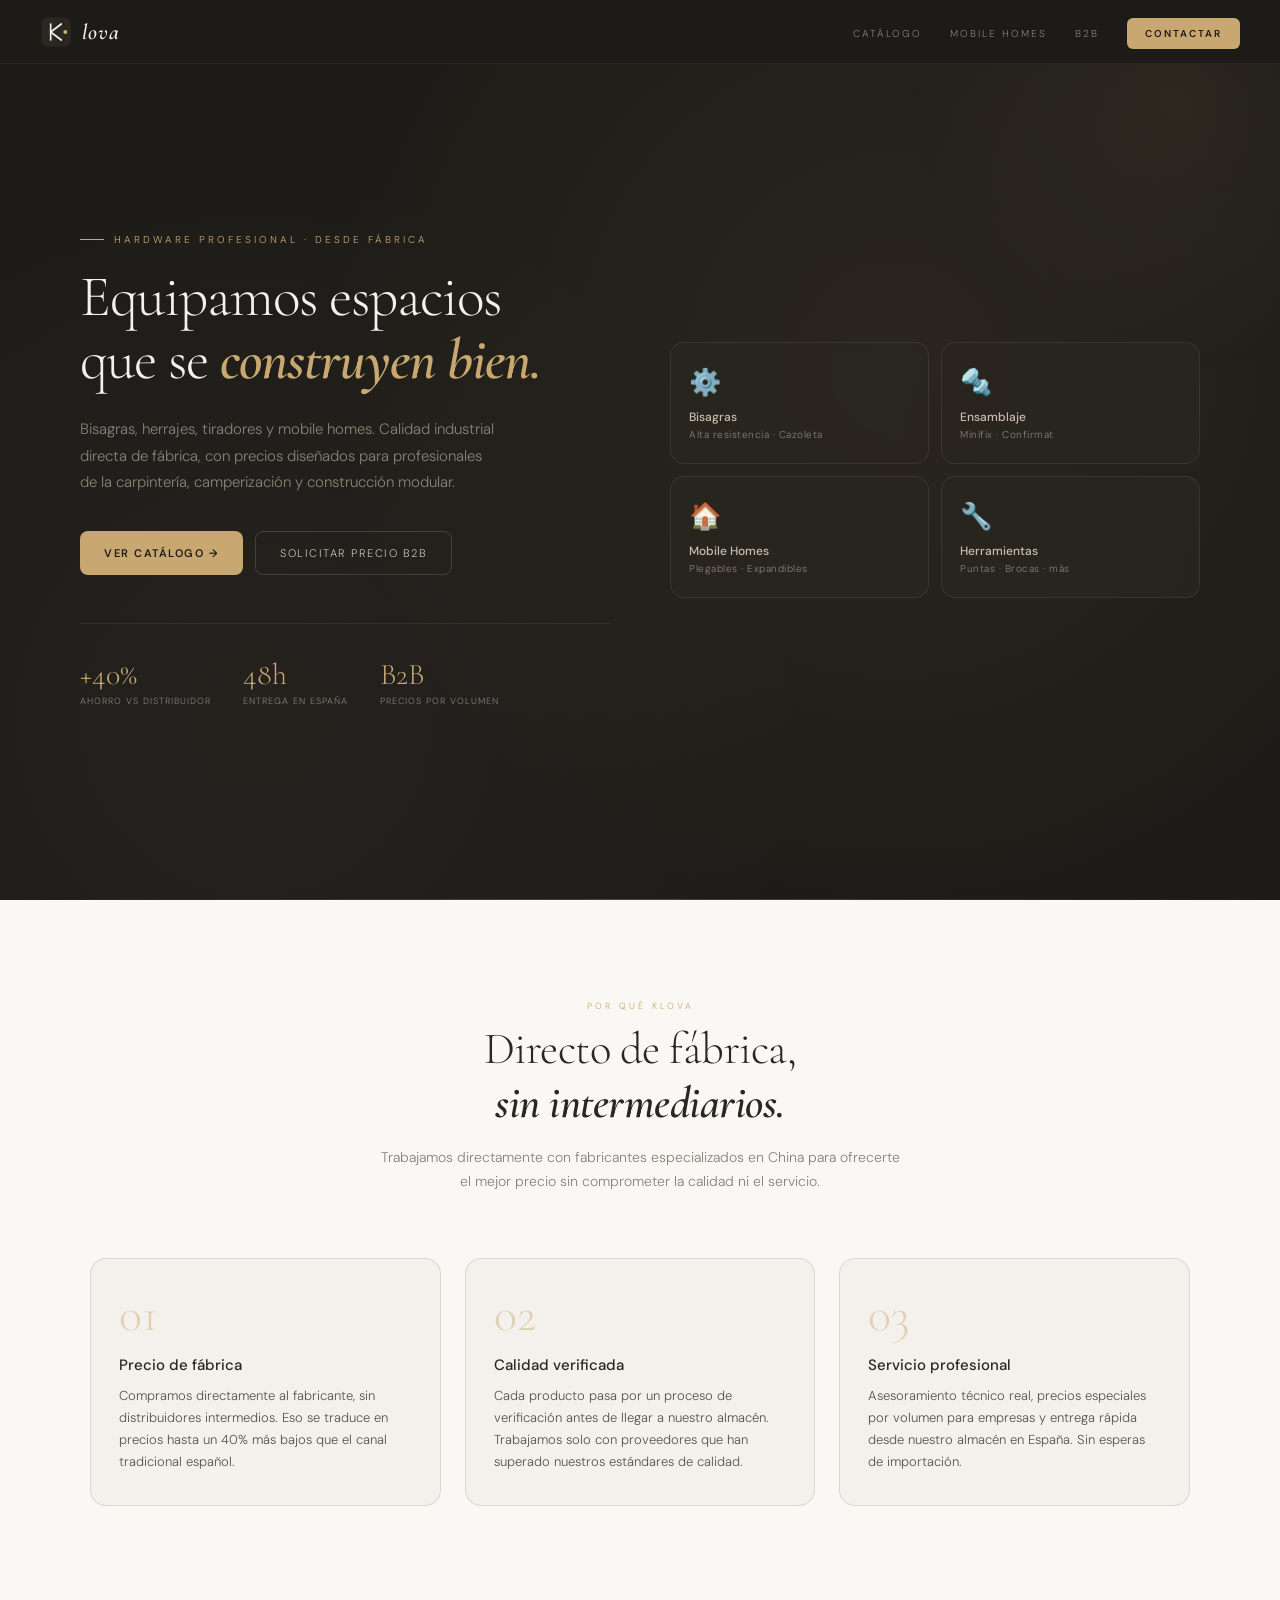
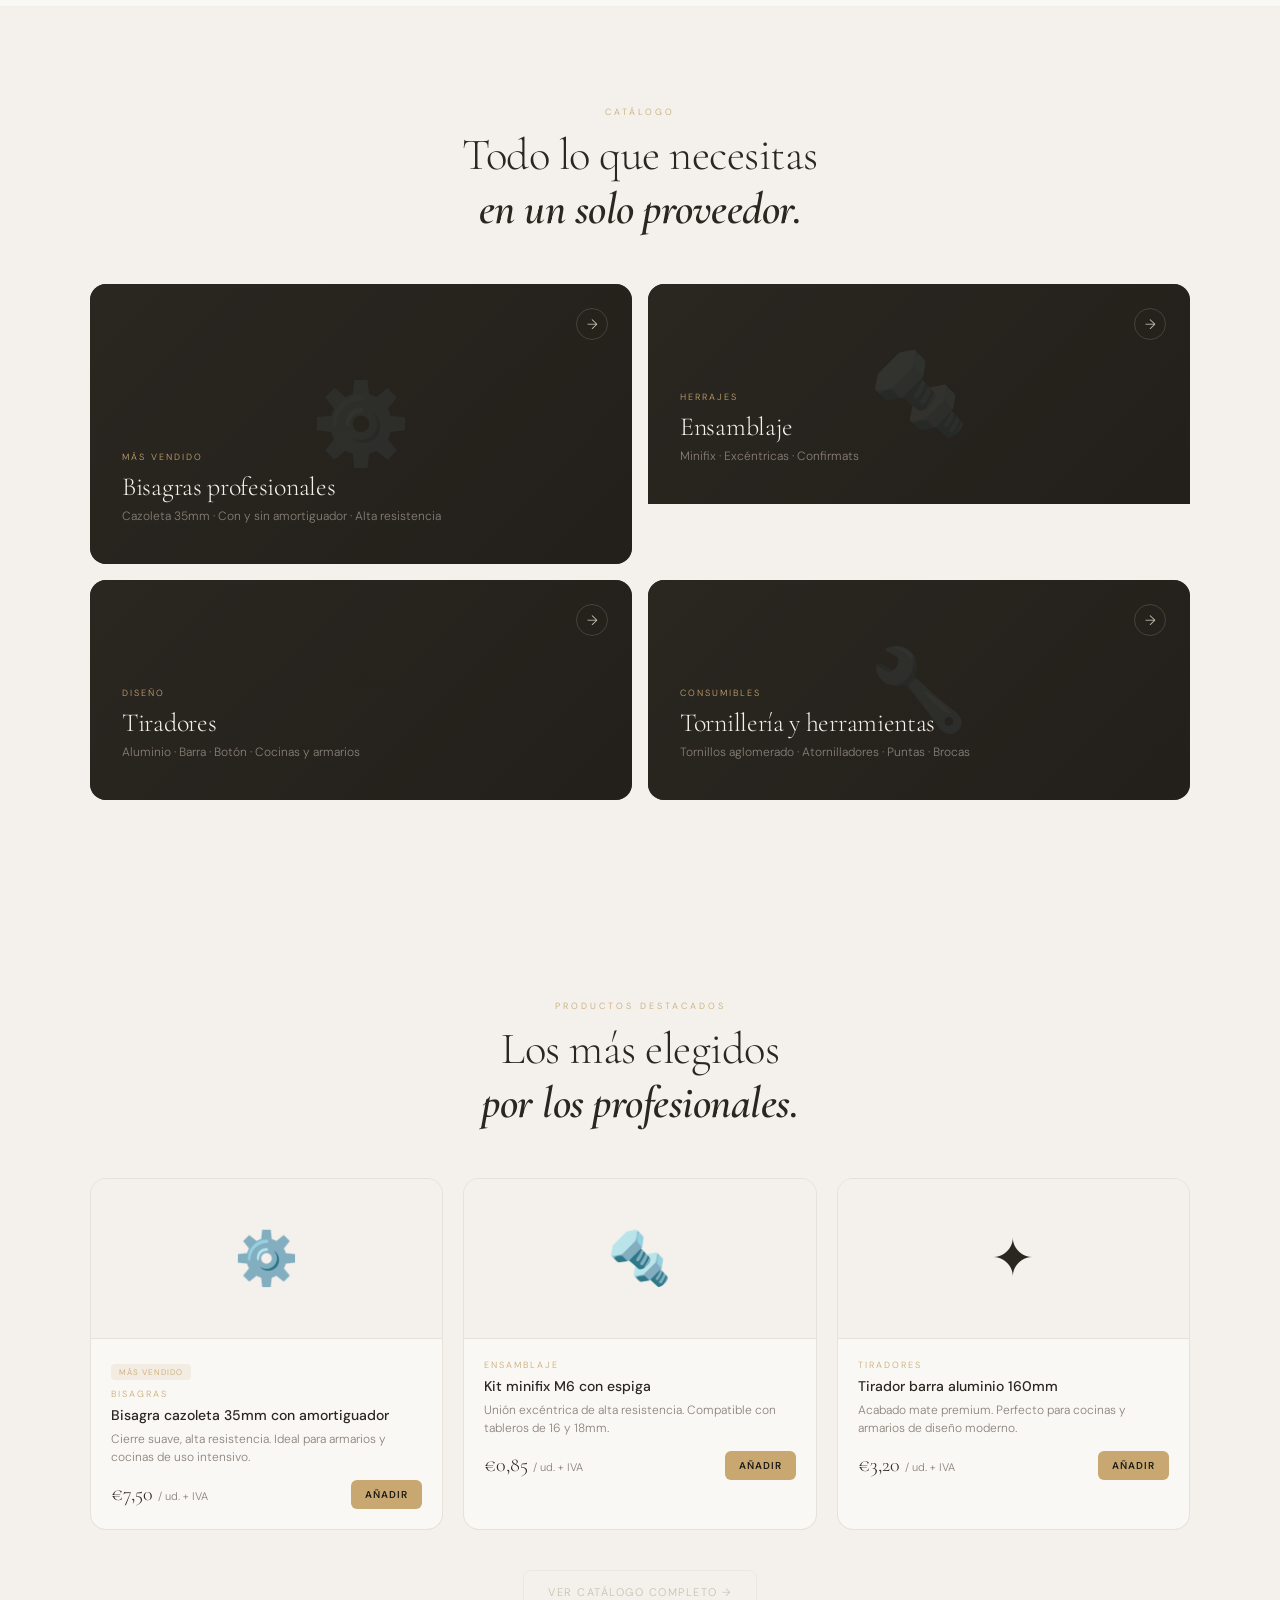
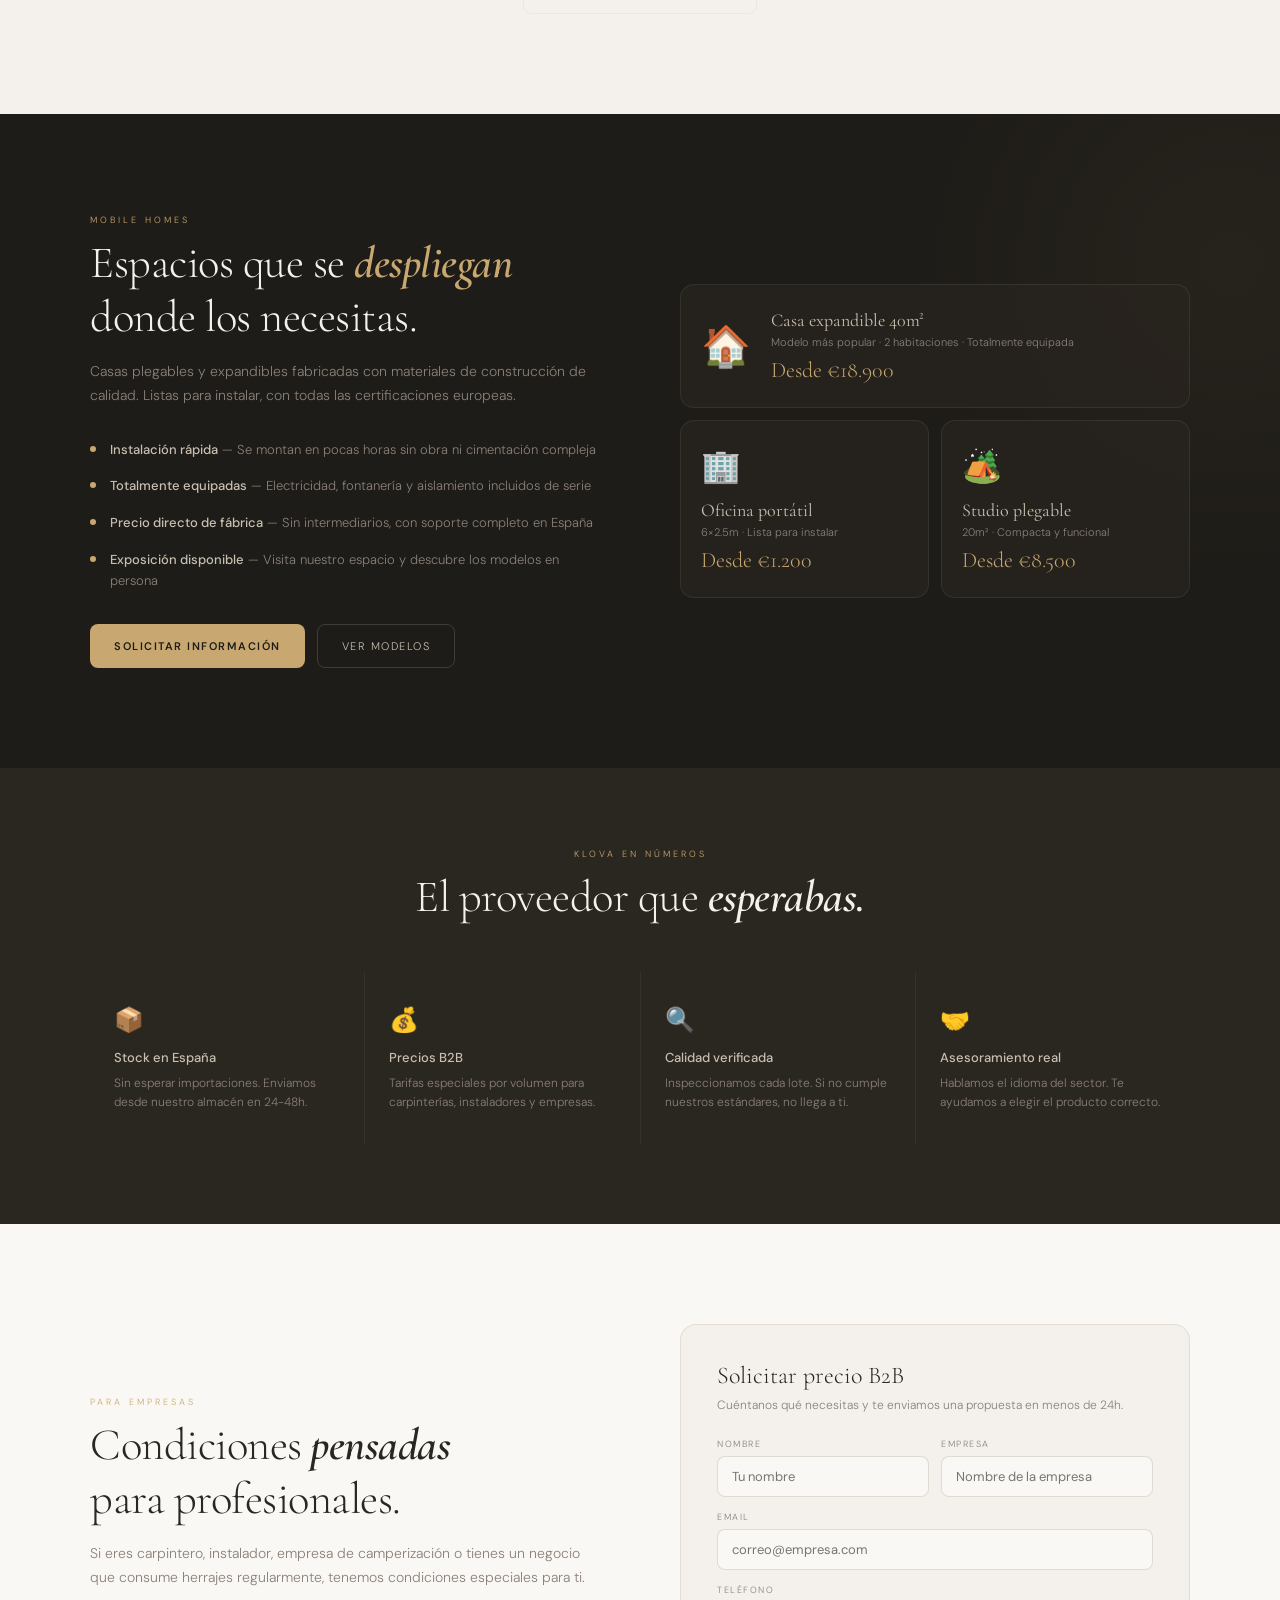
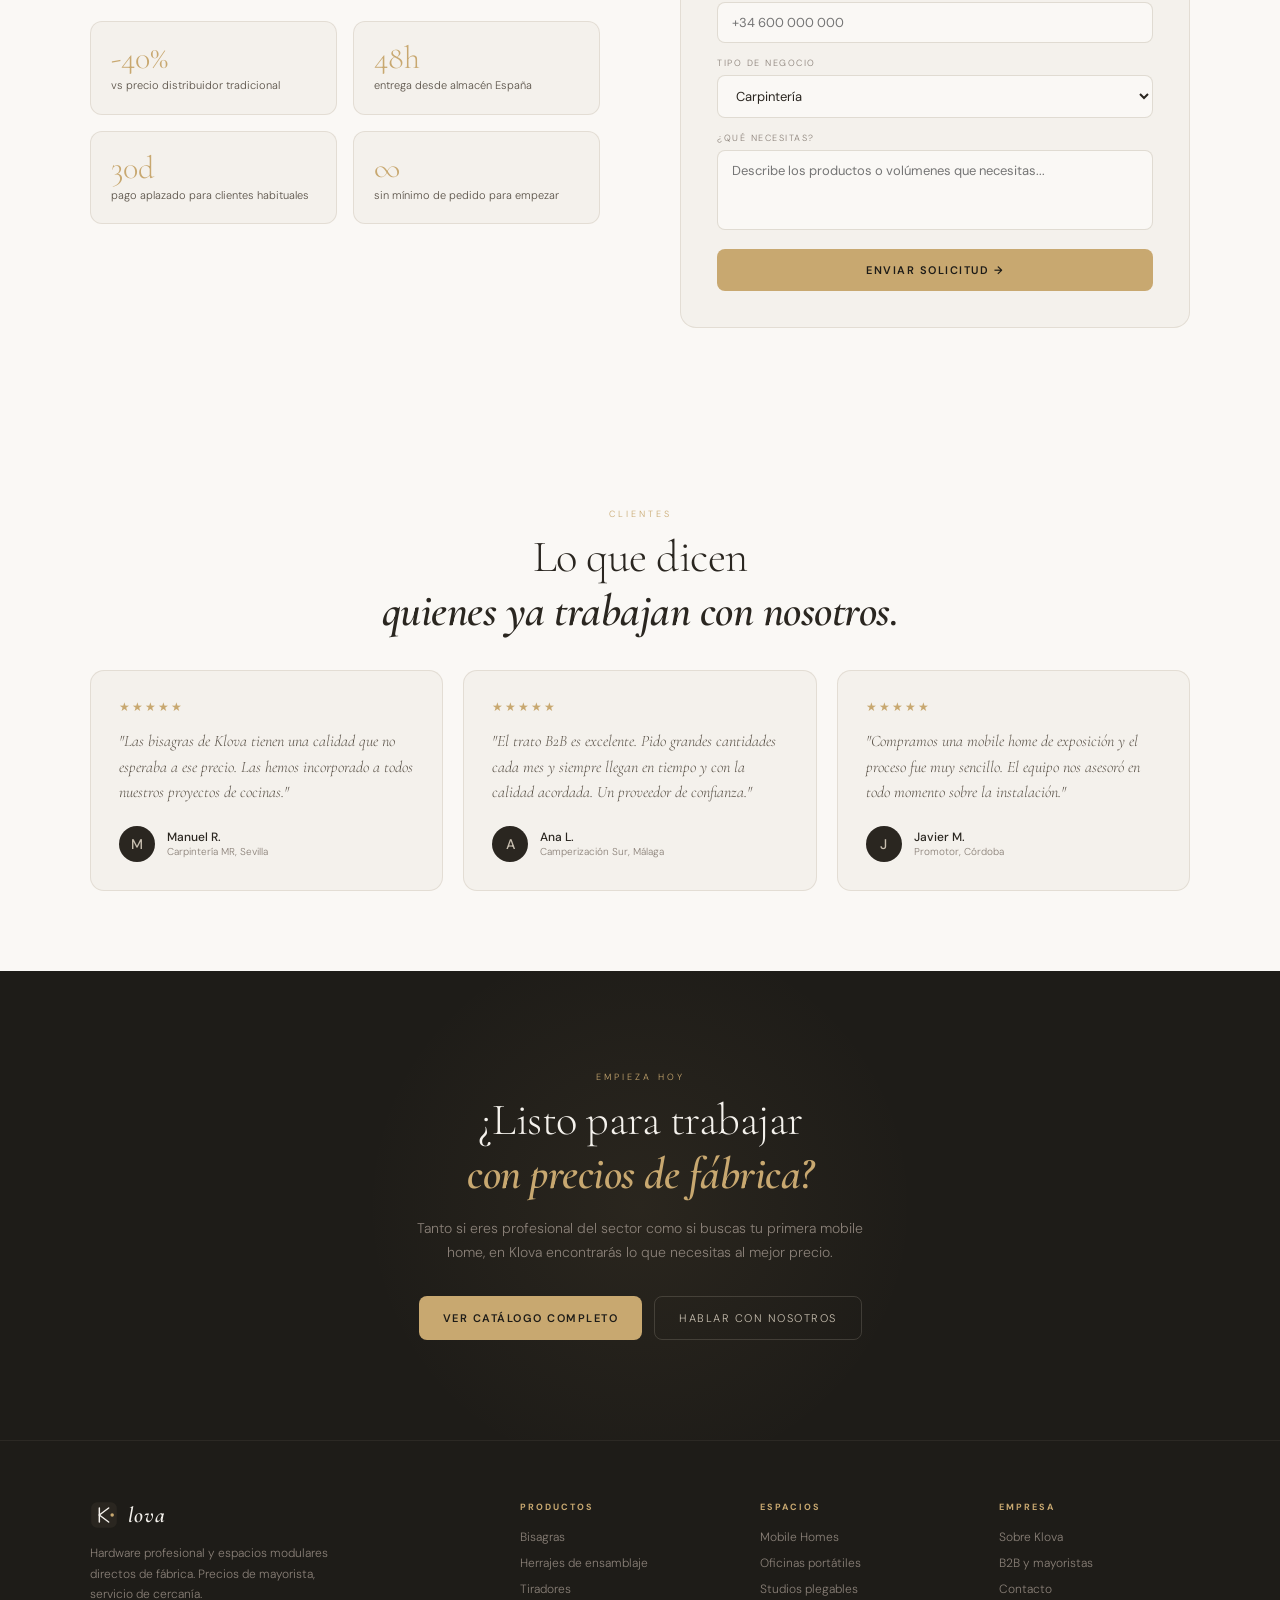
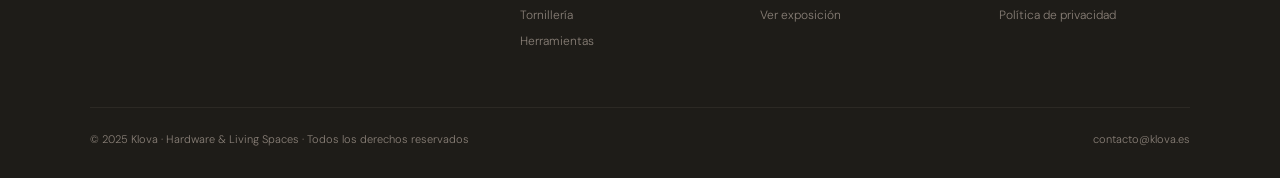
==== commit 689d5994: "Add files via upload" ====
--- a/index.html
+++ b/index.html
@@ -42,7 +42,7 @@
 .mobile-menu a{font-size:14px;letter-spacing:2px;text-transform:uppercase;color:var(--warm);text-decoration:none;border-bottom:1px solid rgba(200,191,176,.1);padding-bottom:20px;}
 
 /* HERO */
-.hero{min-height:100vh;background:var(--black);display:grid;grid-template-columns:1fr 1fr;gap:60px;align-items:center;padding:120px 40px 80px;max-width:1200px;margin:0 auto;position:relative;}
+.hero{min-height:100vh;background:transparent;display:grid;grid-template-columns:1fr 1fr;gap:60px;align-items:center;padding:120px 40px 80px;max-width:1200px;margin:0 auto;position:relative;}
 .hero::before{content:'';position:fixed;top:-200px;right:-200px;width:600px;height:600px;border-radius:50%;background:radial-gradient(circle,rgba(200,168,112,.06) 0%,transparent 65%);pointer-events:none;z-index:0;}
 .hero-left{position:relative;z-index:1;}
 .hero-tag{font-size:10px;letter-spacing:3px;color:var(--gold);text-transform:uppercase;margin-bottom:20px;display:flex;align-items:center;gap:10px;}
